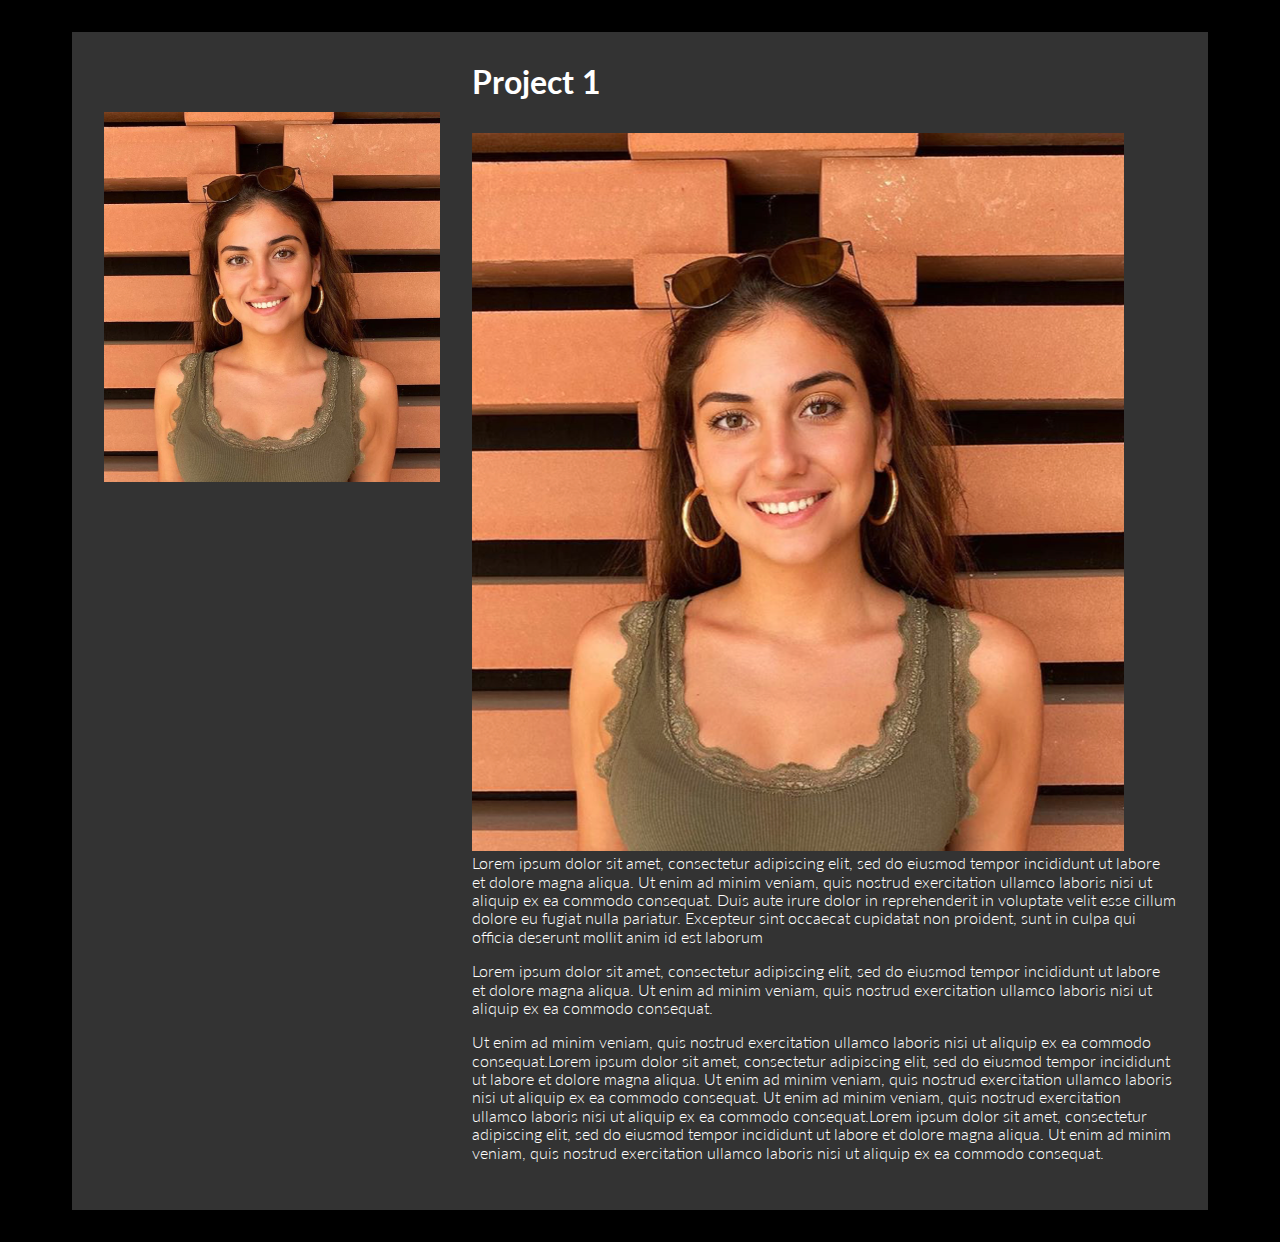
==== index.html @ 95599615 "2/25 class changes" ====
<!-- HTML -->
<!DOCTYPE html>
<html>

	<head>
		<title>Evangeline Kontos :: ARTS 486 Web Journal</title>

		<script src="https://cdnjs.cloudflare.com/ajax/libs/jquery/3.4.1/jquery.min.js" integrity="sha256-CSXorXvZcTkaix6Yvo6HppcZGetbYMGWSFlBw8HfCJo=" crossorigin="anonymous"></script> 
		<script src="js/main.js"></script>

		<link rel="stylesheet" type="text/css" href="css/normalize.css">
		<link rel="stylesheet" type="text/css" href="css/grid.css">
		<link rel="stylesheet" type="text/css" href="css/style.css">

		<meta name="description" content="This is my web journal.">
		<meta name="author" content="Evangeline Kontos">
		<meta name="viewport" content="width=device-width, initial-scale=1.0">

		<link rel="icon" type="image/png" href="http://example.com/myicon.png">

		<link rel="preconnect" href="https://fonts.gstatic.com"> 
		<link href="https://fonts.googleapis.com/css2?family=Lato:ital,wght@0,100;0,300;0,400;0,700;0,900;1,400;1,700;1,900&display=swap" rel="stylesheet">

	</head>

	<body>

		<div id="wrapper">


			<div id="main" class="grid">
				<div id="sidebar" class="width-4-12 width-12-12-m">
					<div id="logo">
						<img src="images/profile.png" title="Evangeline Kontos"/>
					</div>
				</div>
				<div id="content" class="width-8-12 width-12-12-m">
					<h1>Project 1</h1>

					<img src="images/profile.png" title="Evangeline Kontos"/>

					<p>Lorem ipsum dolor sit amet, consectetur adipiscing elit, sed do eiusmod tempor incididunt ut labore et dolore magna aliqua. Ut enim ad minim veniam, quis nostrud exercitation ullamco laboris nisi ut aliquip ex ea commodo consequat. Duis aute irure dolor in reprehenderit in voluptate velit esse cillum dolore eu fugiat nulla pariatur. Excepteur sint occaecat cupidatat non proident, sunt in culpa qui officia deserunt mollit anim id est laborum</p>

					<p>Lorem ipsum dolor sit amet, consectetur adipiscing elit, sed do eiusmod tempor incididunt ut labore et dolore magna aliqua. Ut enim ad minim veniam, quis nostrud exercitation ullamco laboris nisi ut aliquip ex ea commodo consequat. </p>

					<p>Ut enim ad minim veniam, quis nostrud exercitation ullamco laboris nisi ut aliquip ex ea commodo consequat.Lorem ipsum dolor sit amet, consectetur adipiscing elit, sed do eiusmod tempor incididunt ut labore et dolore magna aliqua. Ut enim ad minim veniam, quis nostrud exercitation ullamco laboris nisi ut aliquip ex ea commodo consequat. Ut enim ad minim veniam, quis nostrud exercitation ullamco laboris nisi ut aliquip ex ea commodo consequat.Lorem ipsum dolor sit amet, consectetur adipiscing elit, sed do eiusmod tempor incididunt ut labore et dolore magna aliqua. Ut enim ad minim veniam, quis nostrud exercitation ullamco laboris nisi ut aliquip ex ea commodo consequat. </p>

				</div>
			</div>

		</div>

	</body>

</html>
---- css/grid.css ----
/* G R I D */

.grid {
  display: grid;
  grid-template-columns: repeat(12, 1fr);
  grid-gap: 1rem;
}

.grid div {
  /*background-color:rgba(0,0,0,0.04);*/
}

/* H E I G H T */

.height-2 {
	grid-row: span 2;
}

.height-3 {
	grid-row: span 3;
}

/* M O B I L E */

.width-1-12-m {
  grid-column: span 1;
}

.width-2-12-m {
  grid-column: span 2;
}

.width-3-12-m {
  grid-column: span 3;
}

.width-4-12-m {
  grid-column: span 4;
}

.width-5-12-m {
  grid-column: span 5;
}

.width-6-12-m {
  grid-column: span 6;
}

.width-7-12-m {
  grid-column: span 7;
}

.width-8-12-m {
  grid-column: span 8;
}

.width-9-12-m {
  grid-column: span 9;
}

.width-10-12-m {
  grid-column: span 10;
}

.width-11-12-m {
  grid-column: span 11;
}

.width-12-12-m {
  grid-column: span 12;
}

/* D E S K T O P / L A P T O P */

@media (min-width: 700px) {

  .grid {
    grid-gap: 2rem;
  }

  .width-1-12 {
    grid-column: span 1;
  }

  .width-2-12 {
    grid-column: span 2;
  }

  .width-3-12 {
    grid-column: span 3;
  }

  .width-4-12 {
    grid-column: span 4;
  }

  .width-5-12 {
    grid-column: span 5;
  }

  .width-6-12 {
    grid-column: span 6;
  }

  .width-7-12 {
    grid-column: span 7;
  }

  .width-8-12 {
    grid-column: span 8;
  }

  .width-9-12 {
    grid-column: span 9;
  }

  .width-10-12 {
    grid-column: span 10;
  }

  .width-11-12 {
    grid-column: span 11;
  }

  .width-12-12 {
    grid-column: span 12;
  }

}
---- css/style.css ----
/*stylesheet*/

body{
	margin: 0;
	background: black;
	color: white;
	font-family: 'Lato', monospace;
	font-weight: 300;
}

h1, h2, h3, h4, p {
	margin-top: 0;
	margin-bottom: 1em;
}

h1, h2 {
	font-weight: 700;
}

#wrapper {
	margin: 2em auto;
	max-width: 1200px;
}

#main{
	background: #333;
	margin: 2em;
	padding: 2em;
}

#sidebar {
	/*background: blue;*/
}

#logo {
	padding: 3em 0;
}

#logo h1 {
	margin: 0;
}

#logo img, .item img { 
	width: 100%;
	height: auto;
}

	.item img {
		margin-bottom: 2em;
	}

#content{
	/*background: purple;*/
}

@media (max-width: 699px) {

	#wrapper {
		margin: 0em auto;
	}

	#main{
	margin: 1em;
	padding: 0em;
	}

}
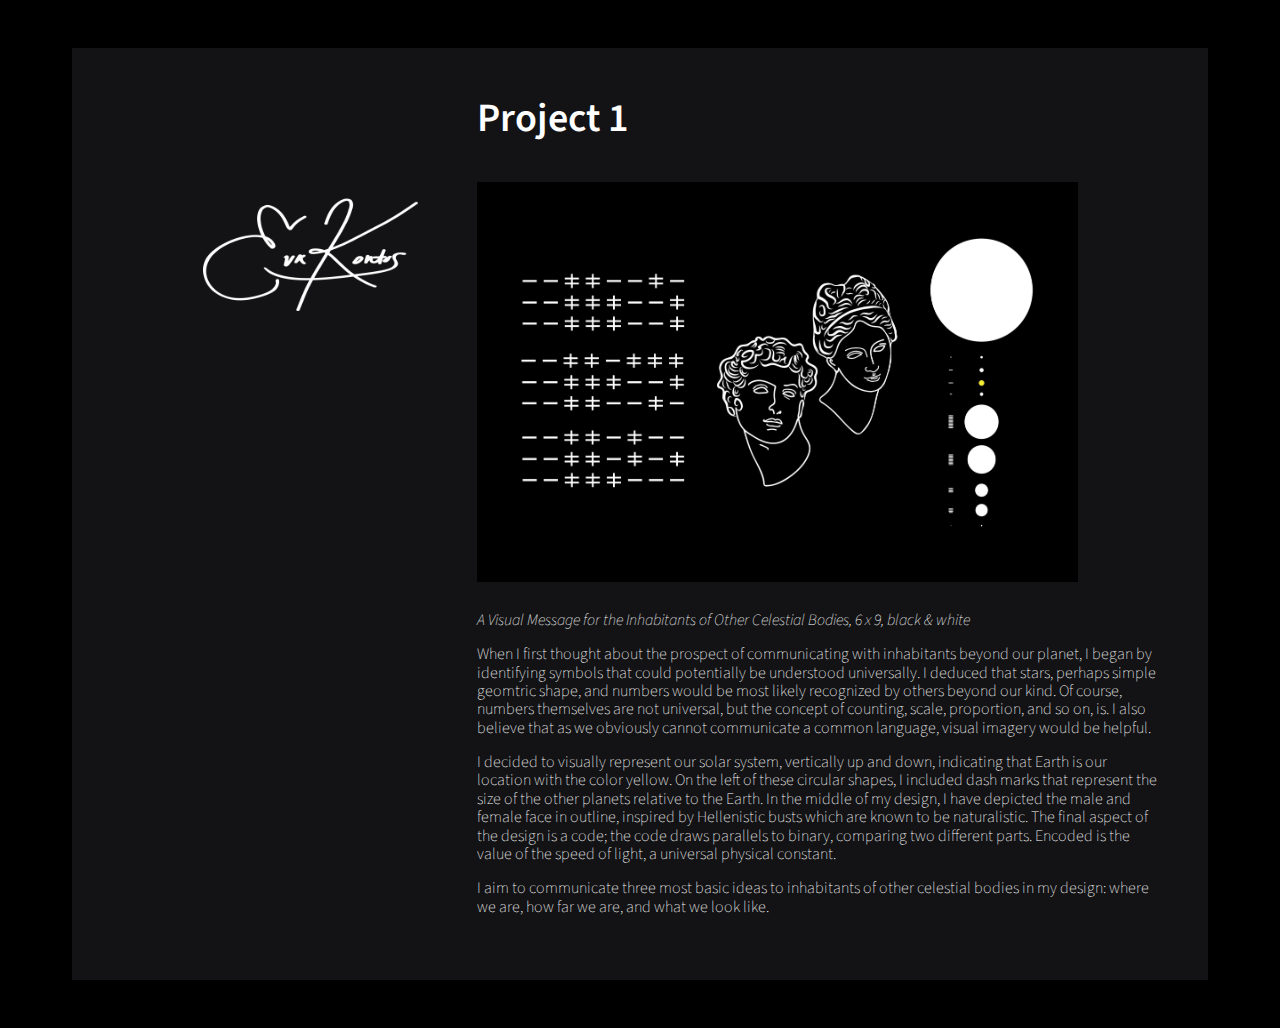
==== commit 6478c76a: "edits" ====
--- a/index.html
+++ b/index.html
@@ -19,7 +19,7 @@
 		<link rel="icon" type="image/png" href="http://example.com/myicon.png">
 
 		<link rel="preconnect" href="https://fonts.gstatic.com"> 
-		<link href="https://fonts.googleapis.com/css2?family=Lato:ital,wght@0,100;0,300;0,400;0,700;0,900;1,400;1,700;1,900&display=swap" rel="stylesheet">
+		<link href="https://fonts.googleapis.com/css2?family=Source+Sans+Pro:ital,wght@0,200;0,300;0,400;0,600;0,700;0,900;1,200;1,300;1,400;1,600&display=swap" rel="stylesheet">
 
 	</head>
 
@@ -31,19 +31,21 @@
 			<div id="main" class="grid">
 				<div id="sidebar" class="width-4-12 width-12-12-m">
 					<div id="logo">
-						<img src="images/profile.png" title="Evangeline Kontos"/>
+						<img src="images/signature.png" title="Evangeline Kontos"/>
 					</div>
 				</div>
 				<div id="content" class="width-8-12 width-12-12-m">
 					<h1>Project 1</h1>
 
-					<img src="images/profile.png" title="Evangeline Kontos"/>
+					<img src="images/final.png" title="Project 1"/>
 
-					<p>Lorem ipsum dolor sit amet, consectetur adipiscing elit, sed do eiusmod tempor incididunt ut labore et dolore magna aliqua. Ut enim ad minim veniam, quis nostrud exercitation ullamco laboris nisi ut aliquip ex ea commodo consequat. Duis aute irure dolor in reprehenderit in voluptate velit esse cillum dolore eu fugiat nulla pariatur. Excepteur sint occaecat cupidatat non proident, sunt in culpa qui officia deserunt mollit anim id est laborum</p>
+					<p id="one">A Visual Message for the Inhabitants of Other Celestial Bodies, 6 x 9, black & white</p>
 
-					<p>Lorem ipsum dolor sit amet, consectetur adipiscing elit, sed do eiusmod tempor incididunt ut labore et dolore magna aliqua. Ut enim ad minim veniam, quis nostrud exercitation ullamco laboris nisi ut aliquip ex ea commodo consequat. </p>
+					<p>When I first thought about the prospect of communicating with inhabitants beyond our planet, I began by identifying symbols that could potentially be understood universally. I deduced that stars, perhaps simple geomtric shape, and numbers would be most likely recognized by others beyond our kind. Of course, numbers themselves are not universal, but the concept of counting, scale, proportion, and so on, is. I also believe that as we obviously cannot communicate a common language, visual imagery would be helpful. </p>
 
-					<p>Ut enim ad minim veniam, quis nostrud exercitation ullamco laboris nisi ut aliquip ex ea commodo consequat.Lorem ipsum dolor sit amet, consectetur adipiscing elit, sed do eiusmod tempor incididunt ut labore et dolore magna aliqua. Ut enim ad minim veniam, quis nostrud exercitation ullamco laboris nisi ut aliquip ex ea commodo consequat. Ut enim ad minim veniam, quis nostrud exercitation ullamco laboris nisi ut aliquip ex ea commodo consequat.Lorem ipsum dolor sit amet, consectetur adipiscing elit, sed do eiusmod tempor incididunt ut labore et dolore magna aliqua. Ut enim ad minim veniam, quis nostrud exercitation ullamco laboris nisi ut aliquip ex ea commodo consequat. </p>
+					<p>I decided to visually represent our solar system, vertically up and down, indicating that Earth is our location with the color yellow. On the left of these circular shapes, I included dash marks that represent the size of the other planets relative to the Earth. In the middle of my design, I have depicted the male and female face in outline, inspired by Hellenistic busts which are known to be naturalistic. The final aspect of the design is a code; the code draws parallels to binary, comparing two different parts. Encoded is the value of the speed of light, a universal physical constant.  </p>
+
+					<p>I aim to communicate three most basic ideas to inhabitants of other celestial bodies in my design: where we are, how far we are, and what we look like.</p>
 
 				</div>
 			</div>
--- a/css/style.css
+++ b/css/style.css
@@ -4,8 +4,8 @@
 	margin: 0;
 	background: black;
 	color: white;
-	font-family: 'Lato', monospace;
-	font-weight: 300;
+	font-family: 'Source Sans Pro', sans-serif;
+	font-weight: 200;
 }
 
 h1, h2, h3, h4, p {
@@ -14,18 +14,19 @@
 }
 
 h1, h2 {
-	font-weight: 700;
+	font-weight: 600;
+	font-size: 2.5em;
 }
 
 #wrapper {
-	margin: 2em auto;
+	margin: 3em auto;
 	max-width: 1200px;
 }
 
 #main{
-	background: #333;
+	background: #131315;
 	margin: 2em;
-	padding: 2em;
+	padding: 3em;
 }
 
 #sidebar {
@@ -33,7 +34,7 @@
 }
 
 #logo {
-	padding: 3em 0;
+	padding: 2em 0;
 }
 
 #logo h1 {
@@ -41,7 +42,7 @@
 }
 
 #logo img, .item img { 
-	width: 100%;
+	width: 117%;
 	height: auto;
 }
 
@@ -49,8 +50,17 @@
 		margin-bottom: 2em;
 	}
 
-#content{
-	/*background: purple;*/
+#content img, .item img { 
+	width: 88%;
+	height: auto;
+	margin-bottom: 1.5em;
+}
+
+
+#one{
+	font-family: 'Source Sans Pro', sans-serif;
+	font-weight: 200;
+	font-style: italic;
 }
 
 @media (max-width: 699px) {
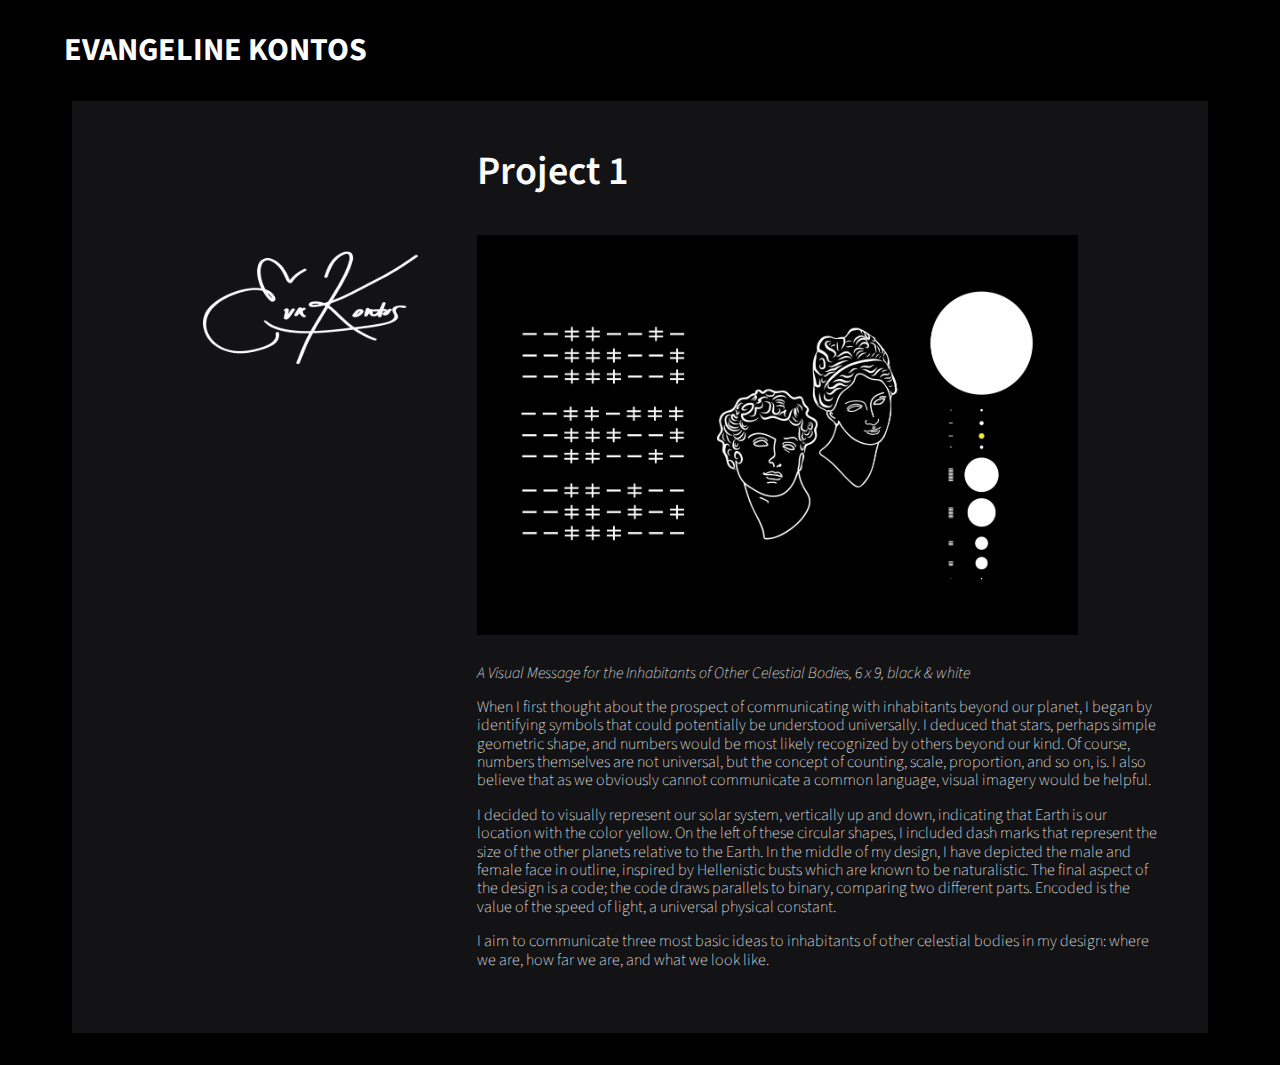
==== commit fb7bbb6b: "update" ====
--- a/index.html
+++ b/index.html
@@ -24,6 +24,9 @@
 	</head>
 
 	<body>
+		<div id="margin">
+			<p>EVANGELINE KONTOS</p>
+		</div>
 
 		<div id="wrapper">
 
@@ -41,7 +44,7 @@
 
 					<p id="one">A Visual Message for the Inhabitants of Other Celestial Bodies, 6 x 9, black & white</p>
 
-					<p>When I first thought about the prospect of communicating with inhabitants beyond our planet, I began by identifying symbols that could potentially be understood universally. I deduced that stars, perhaps simple geomtric shape, and numbers would be most likely recognized by others beyond our kind. Of course, numbers themselves are not universal, but the concept of counting, scale, proportion, and so on, is. I also believe that as we obviously cannot communicate a common language, visual imagery would be helpful. </p>
+					<p>When I first thought about the prospect of communicating with inhabitants beyond our planet, I began by identifying symbols that could potentially be understood universally. I deduced that stars, perhaps simple geometric shape, and numbers would be most likely recognized by others beyond our kind. Of course, numbers themselves are not universal, but the concept of counting, scale, proportion, and so on, is. I also believe that as we obviously cannot communicate a common language, visual imagery would be helpful. </p>
 
 					<p>I decided to visually represent our solar system, vertically up and down, indicating that Earth is our location with the color yellow. On the left of these circular shapes, I included dash marks that represent the size of the other planets relative to the Earth. In the middle of my design, I have depicted the male and female face in outline, inspired by Hellenistic busts which are known to be naturalistic. The final aspect of the design is a code; the code draws parallels to binary, comparing two different parts. Encoded is the value of the speed of light, a universal physical constant.  </p>
 
--- a/css/style.css
+++ b/css/style.css
@@ -19,7 +19,7 @@
 }
 
 #wrapper {
-	margin: 3em auto;
+	margin: 2em auto;
 	max-width: 1200px;
 }
 
@@ -27,6 +27,14 @@
 	background: #131315;
 	margin: 2em;
 	padding: 3em;
+}
+
+#margin{
+	font-weight: 700;
+	font-size: 2em;
+	margin-top: 1em;
+	margin-bottom: 0em;
+	margin-left: 2em;
 }
 
 #sidebar {
@@ -56,7 +64,6 @@
 	margin-bottom: 1.5em;
 }
 
-
 #one{
 	font-family: 'Source Sans Pro', sans-serif;
 	font-weight: 200;
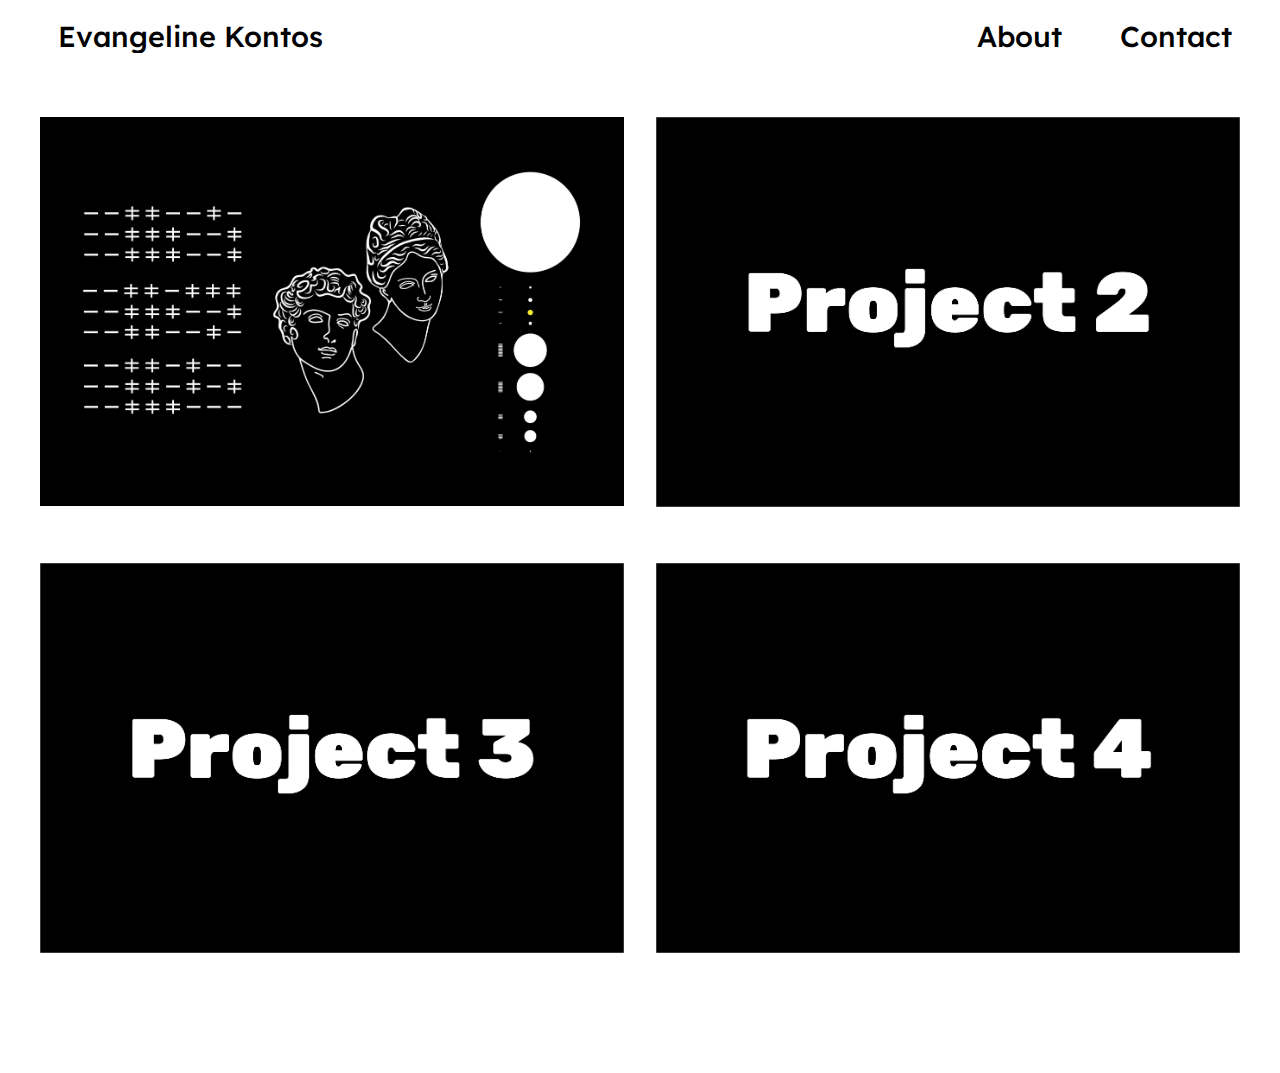
==== commit 06a0ff10: "updates" ====
--- a/index.html
+++ b/index.html
@@ -3,7 +3,7 @@
 <html>
 
 	<head>
-		<title>Evangeline Kontos :: ARTS 486 Web Journal</title>
+		<title>Evangeline Kontos : ARTS 486 Web Journal</title>
 
 		<script src="https://cdnjs.cloudflare.com/ajax/libs/jquery/3.4.1/jquery.min.js" integrity="sha256-CSXorXvZcTkaix6Yvo6HppcZGetbYMGWSFlBw8HfCJo=" crossorigin="anonymous"></script> 
 		<script src="js/main.js"></script>
@@ -19,41 +19,72 @@
 		<link rel="icon" type="image/png" href="http://example.com/myicon.png">
 
 		<link rel="preconnect" href="https://fonts.gstatic.com"> 
-		<link href="https://fonts.googleapis.com/css2?family=Source+Sans+Pro:ital,wght@0,200;0,300;0,400;0,600;0,700;0,900;1,200;1,300;1,400;1,600&display=swap" rel="stylesheet">
+		<link href="https://fonts.googleapis.com/css2?family=Lexend:wght@100;300;400;500;600;700;800&display=swap" rel="stylesheet">
 
 	</head>
 
 	<body>
-		<div id="margin">
-			<p>EVANGELINE KONTOS</p>
-		</div>
 
-		<div id="wrapper">
+		<div class="topnav">
+  			<a class="active" href="index.html">Evangeline Kontos</a>
 
+ 			<div class="topnav-right">
+  				<a href="About.html">About</a>
+ 				<a href="Contact.html">Contact</a>
+  			</div>
+  		</div>
 
-			<div id="main" class="grid">
-				<div id="sidebar" class="width-4-12 width-12-12-m">
-					<div id="logo">
-						<img src="images/signature.png" title="Evangeline Kontos"/>
-					</div>
-				</div>
-				<div id="content" class="width-8-12 width-12-12-m">
-					<h1>Project 1</h1>
+	<div id="wrapper"
+	  	<div id="main" class="grid">
+		<div id="content" class="width-12-12 width-12-12-m">
 
-					<img src="images/final.png" title="Project 1"/>
+			<div id="projects">
 
-					<p id="one">A Visual Message for the Inhabitants of Other Celestial Bodies, 6 x 9, black & white</p>
+				<div class="grid">
 
-					<p>When I first thought about the prospect of communicating with inhabitants beyond our planet, I began by identifying symbols that could potentially be understood universally. I deduced that stars, perhaps simple geometric shape, and numbers would be most likely recognized by others beyond our kind. Of course, numbers themselves are not universal, but the concept of counting, scale, proportion, and so on, is. I also believe that as we obviously cannot communicate a common language, visual imagery would be helpful. </p>
+					<a class="grid-item width-6-12 width-12-12-m" title="Project 1" href="project1.html">
+						<div class="overlay">
+							<div class="project-title">
+								<h3>Project 1</h3>
+							</div>
+						</div>
+						<img src="images/project1.png" />
+					</a>
 
-					<p>I decided to visually represent our solar system, vertically up and down, indicating that Earth is our location with the color yellow. On the left of these circular shapes, I included dash marks that represent the size of the other planets relative to the Earth. In the middle of my design, I have depicted the male and female face in outline, inspired by Hellenistic busts which are known to be naturalistic. The final aspect of the design is a code; the code draws parallels to binary, comparing two different parts. Encoded is the value of the speed of light, a universal physical constant.  </p>
+					<a class="grid-item width-6-12 width-12-12-m" title="Project 1" href="project2.html">
+						<div class="overlay">
+							<div class="project-title">
+								<h3>Project 2</h3>
+							</div>
+						</div>
+						<img src="images/project2.png" />
+					</a>
 
-					<p>I aim to communicate three most basic ideas to inhabitants of other celestial bodies in my design: where we are, how far we are, and what we look like.</p>
+					<a class="grid-item width-6-12 width-12-12-m" title="Project 1" href="project3.html">
+						<div class="overlay">
+							<div class="project-title">
+								<h3>Project 3</h3>
+							</div>
+						</div>
+						<img src="images/project3.png" />
+					</a>
+
+					<a class="grid-item width-6-12 width-12-12-m" title="Project 1" href="project4.html">
+						<div class="overlay">
+							<div class="project-title">
+								<h3>Project 4</h3>
+							</div>
+						</div>
+						<img src="images/project4.png" />
+					</a>
 
 				</div>
+
 			</div>
 
 		</div>
+		</div>
+	</div>
 
 	</body>
 
--- a/css/style.css
+++ b/css/style.css
@@ -2,61 +2,77 @@
 
 body{
 	margin: 0;
-	background: black;
+	background: white;
 	color: white;
-	font-family: 'Source Sans Pro', sans-serif;
-	font-weight: 200;
+	font-family: 'Lexend', sans-serif;
+	font-weight: 300;
+	font-color: black;
 }
 
-h1, h2, h3, h4, p {
+h1, h2{
 	margin-top: 0;
 	margin-bottom: 1em;
-}
-
-h1, h2 {
 	font-weight: 600;
 	font-size: 2.5em;
 }
 
-#wrapper {
-	margin: 2em auto;
-	max-width: 1200px;
+#caption{
+	font-family: 'Lexend', sans-serif;
+	font-weight: 200;
+	font-style: italic;
 }
 
 #main{
 	background: #131315;
 	margin: 2em;
+	margin-top:1.5em;
 	padding: 3em;
 }
 
-#margin{
-	font-weight: 700;
-	font-size: 2em;
-	margin-top: 1em;
-	margin-bottom: 0em;
-	margin-left: 2em;
+.topnav {
+  background-color: #white;
+  overflow: hidden;
 }
 
-#sidebar {
-	/*background: blue;*/
+.topnav a {
+  float: left;
+  color: black;
+  display: block;
+  text-align: center;
+  text-decoration: none;
+  font-size: 1.8em;
+  font-weight: 500;
+  margin-left: 2em;
+  margin-top: 0.7em;
 }
 
-#logo {
-	padding: 2em 0;
+.topnav-right {
+  float: right;
+  margin-right: 3em;
 }
 
-#logo h1 {
-	margin: 0;
+.topnav a:hover {
+  background-color: white;
+  color: blue;
 }
 
-#logo img, .item img { 
-	width: 117%;
-	height: auto;
+.topnav .icon {
+  display: none;
 }
 
-	.item img {
-		margin-bottom: 2em;
-	}
+#wrapper {
+	margin: 4em auto;
+	max-width: 1200px;
+}
+
+#wrapper2 {
+	margin-left: 5em;
+	margin-right: 18em;
+	margin-top: 3em;
+	max-width: 1200px;
+	color: black;
+	font-size: 1.6em;
+}
 
 #content img, .item img { 
 	width: 88%;
@@ -64,10 +80,67 @@
 	margin-bottom: 1.5em;
 }
 
-#one{
-	font-family: 'Source Sans Pro', sans-serif;
-	font-weight: 200;
-	font-style: italic;
+#sidebar {
+	/*background: blue;*/
+}
+
+.item img {
+	margin-bottom: 2em;
+}
+
+#projects {
+	margin-bottom: 2em;
+}
+
+#projects .grid-item {
+	color: white;
+	position: relative;
+}
+
+#projects .grid-item img{
+	display: block;
+	width: 100%;
+	height: auto;
+}
+
+#projects .grid-item .overlay {
+	transition: opacity .3s ease-in-out;
+	opacity: 0;
+	position: absolute;
+	top: 0;
+	left: 0;
+	width: 100%;
+	height: 100%;
+	background: rgba(0,0,0,0.4);
+	display: flex;
+	align-items: center;
+	justify-content: center;
+}
+
+#projects .grid-item:hover .overlay {
+	opacity: 1;
+}
+
+#projects .grid-item .overlay .project-title h3{
+	margin-bottom: 0;
+}
+
+#exquisite {
+	position: relative;
+	margin-bottom: 2em;
+	margin-top: 0;
+	width: 100%;
+}
+
+#exquisite .grid {
+	grid-gap: 0;
+}
+
+#exquisite .grid img {
+	display: block;
+	margin-bottom: 0;
+	margin-top: 0;
+	width: 100%;
 }
 
 @media (max-width: 699px) {
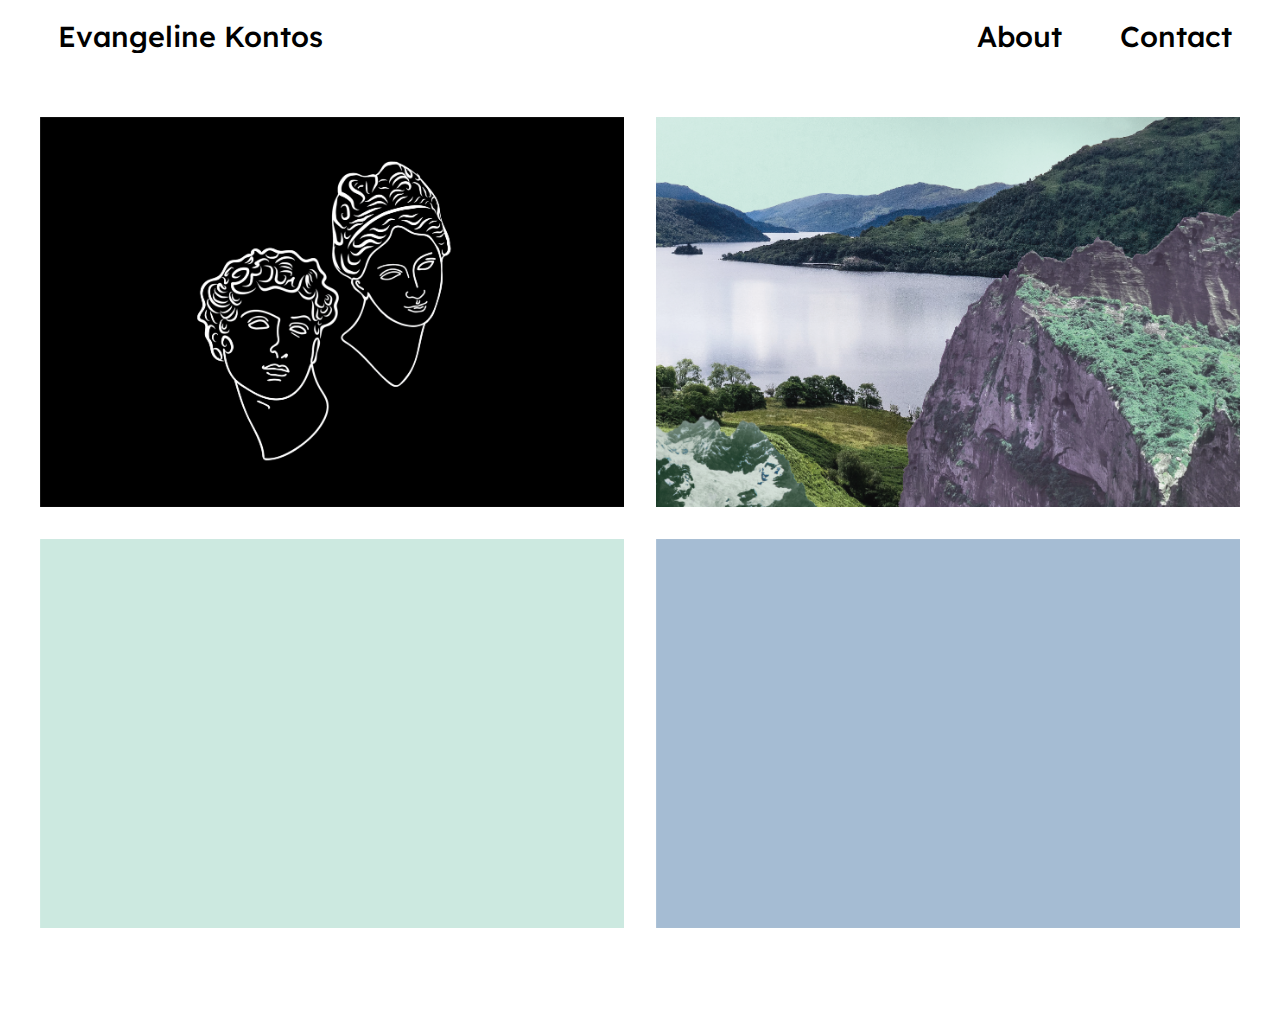
==== commit 66d00f21: "update" ====
--- a/index.html
+++ b/index.html
@@ -48,7 +48,7 @@
 								<h3>Project 1</h3>
 							</div>
 						</div>
-						<img src="images/project1.png" />
+						<img src="images/project1thumbnail.png" />
 					</a>
 
 					<a class="grid-item width-6-12 width-12-12-m" title="Project 1" href="project2.html">
--- a/css/style.css
+++ b/css/style.css
@@ -18,14 +18,19 @@
 
 #caption{
 	font-family: 'Lexend', sans-serif;
-	font-weight: 200;
+	font-weight: 300;
 	font-style: italic;
 }
 
+#rules{
+	font-family: 'Lexend', sans-serif;
+	font-weight: 500;
+}
+
 #main{
-	background: #131315;
+	background: white;
 	margin: 2em;
-	margin-top:1.5em;
+	margin-top: 1.5em;
 	padding: 3em;
 }
 
@@ -52,7 +57,6 @@
 }
 
 .topnav a:hover {
-  background-color: white;
   color: blue;
 }
 
@@ -67,17 +71,45 @@
 
 #wrapper2 {
 	margin-left: 5em;
-	margin-right: 18em;
+	margin-right: 23em;
 	margin-top: 3em;
 	max-width: 1200px;
 	color: black;
-	font-size: 1.6em;
+	font-size: 1.5em;
+}
+
+#wrapper3{
+	margin: 1em auto;
+	margin-left: 5em;
+	margin-right: 18em;
+}
+
+#content{
+	color: black;
 }
 
 #content img, .item img { 
 	width: 88%;
 	height: auto;
-	margin-bottom: 1.5em;
+	margin-bottom: 0em;
+}
+
+a:link {
+	color: black;
+	background-color: transparent;
+	text-decoration: none;
+}
+
+a:visited {
+	color: black;
+	background-color: transparent;
+	text-decoration: none;
+}
+
+a:hover {
+	color: blue;
+	background-color: transparent;
+	text-decoration: none;
 }
 
 #sidebar {
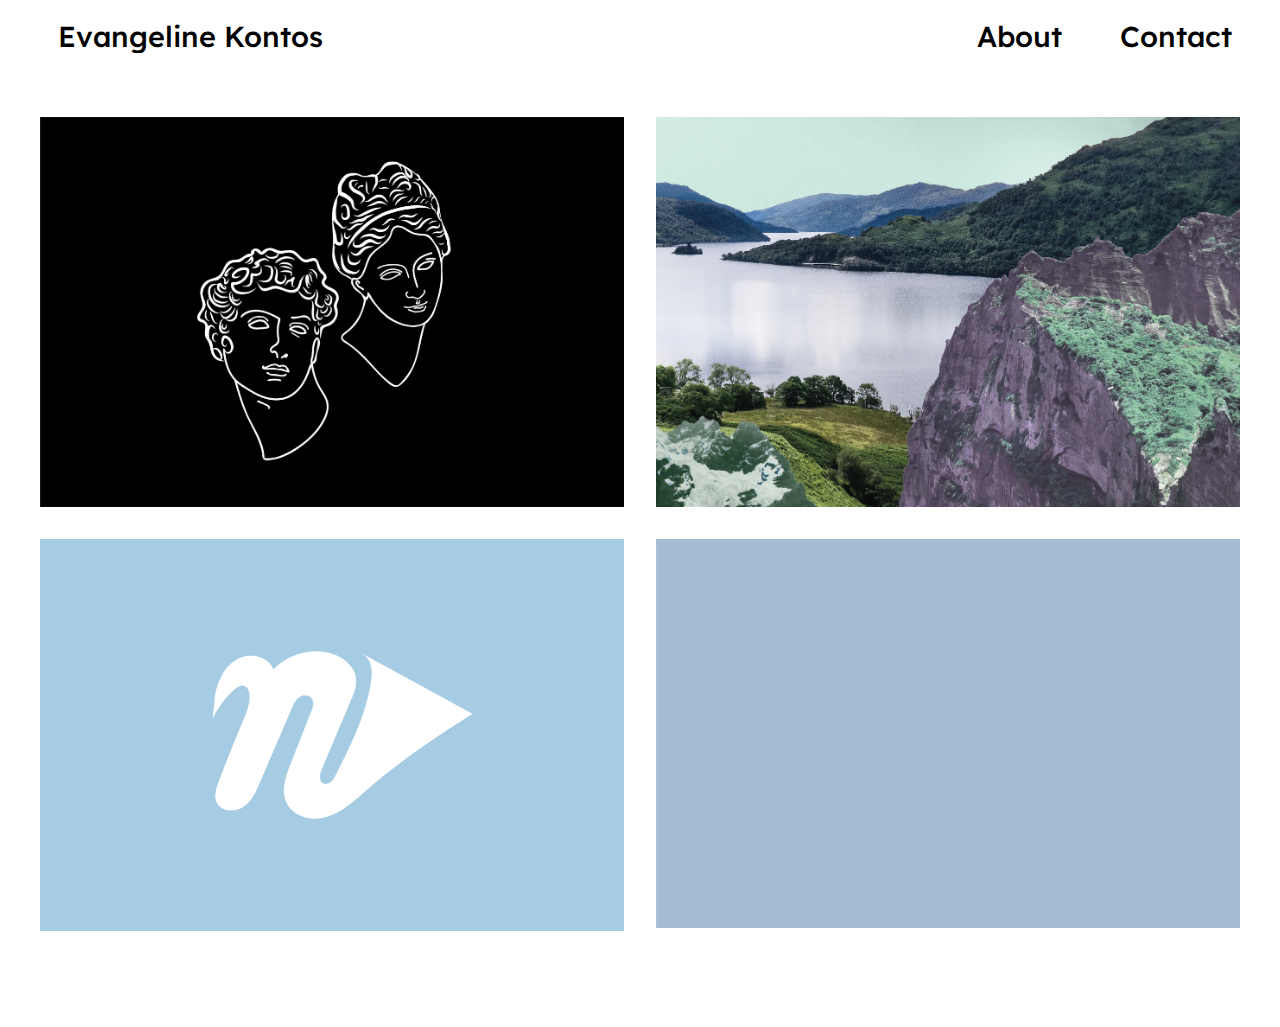
==== commit a9e8c630: "." ====
--- a/index.html
+++ b/index.html
@@ -42,7 +42,7 @@
 
 				<div class="grid">
 
-					<a class="grid-item width-6-12 width-12-12-m" title="Project 1" href="project1.html">
+					<a class="grid-item width-6-12 width-12-12-m" title="Project 1" href="Project1.html">
 						<div class="overlay">
 							<div class="project-title">
 								<h3>Project 1</h3>
@@ -51,7 +51,7 @@
 						<img src="images/project1thumbnail.png" />
 					</a>
 
-					<a class="grid-item width-6-12 width-12-12-m" title="Project 1" href="project2.html">
+					<a class="grid-item width-6-12 width-12-12-m" title="Project 1" href="Project2.html">
 						<div class="overlay">
 							<div class="project-title">
 								<h3>Project 2</h3>
@@ -60,13 +60,13 @@
 						<img src="images/project2.png" />
 					</a>
 
-					<a class="grid-item width-6-12 width-12-12-m" title="Project 1" href="project3.html">
+					<a class="grid-item width-6-12 width-12-12-m" title="Project 1" href="Project3.html">
 						<div class="overlay">
 							<div class="project-title">
 								<h3>Project 3</h3>
 							</div>
 						</div>
-						<img src="images/project3.png" />
+						<img src="images/project3.png"/>
 					</a>
 
 					<a class="grid-item width-6-12 width-12-12-m" title="Project 1" href="project4.html">
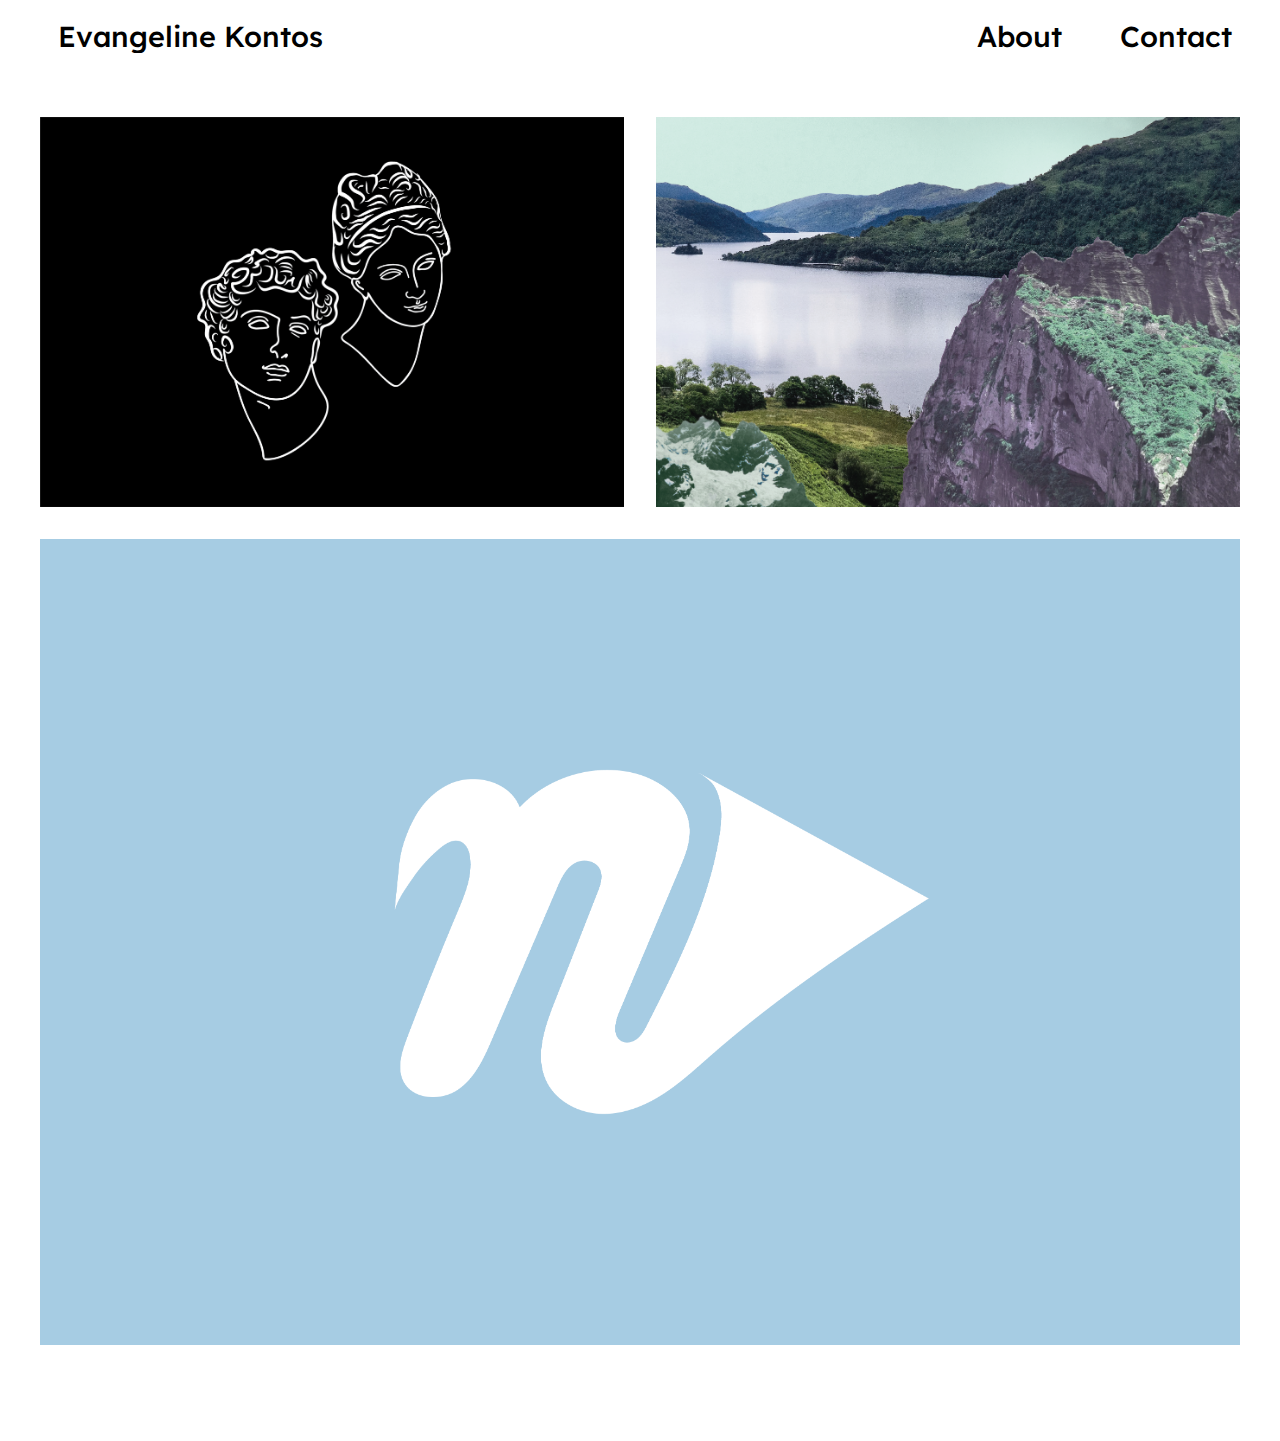
==== commit 650a237f: "." ====
--- a/index.html
+++ b/index.html
@@ -51,7 +51,7 @@
 						<img src="images/project1thumbnail.png" />
 					</a>
 
-					<a class="grid-item width-6-12 width-12-12-m" title="Project 1" href="Project2.html">
+					<a class="grid-item width-6-12 width-12-12-m" title="Project 2" href="Project2.html">
 						<div class="overlay">
 							<div class="project-title">
 								<h3>Project 2</h3>
@@ -60,7 +60,7 @@
 						<img src="images/project2.png" />
 					</a>
 
-					<a class="grid-item width-6-12 width-12-12-m" title="Project 1" href="Project3.html">
+					<a class="grid-item width-12-12 width-12-12-m" title="Project 3" href="Project3.html">
 						<div class="overlay">
 							<div class="project-title">
 								<h3>Project 3</h3>
@@ -68,8 +68,8 @@
 						</div>
 						<img src="images/project3.png"/>
 					</a>
-
-					<a class="grid-item width-6-12 width-12-12-m" title="Project 1" href="project4.html">
+<!--
+					<a class="grid-item width-6-12 width-12-12-m" title="Project 4" href="project4.html">
 						<div class="overlay">
 							<div class="project-title">
 								<h3>Project 4</h3>
@@ -77,6 +77,8 @@
 						</div>
 						<img src="images/project4.png" />
 					</a>
+
+				-->
 
 				</div>
 
